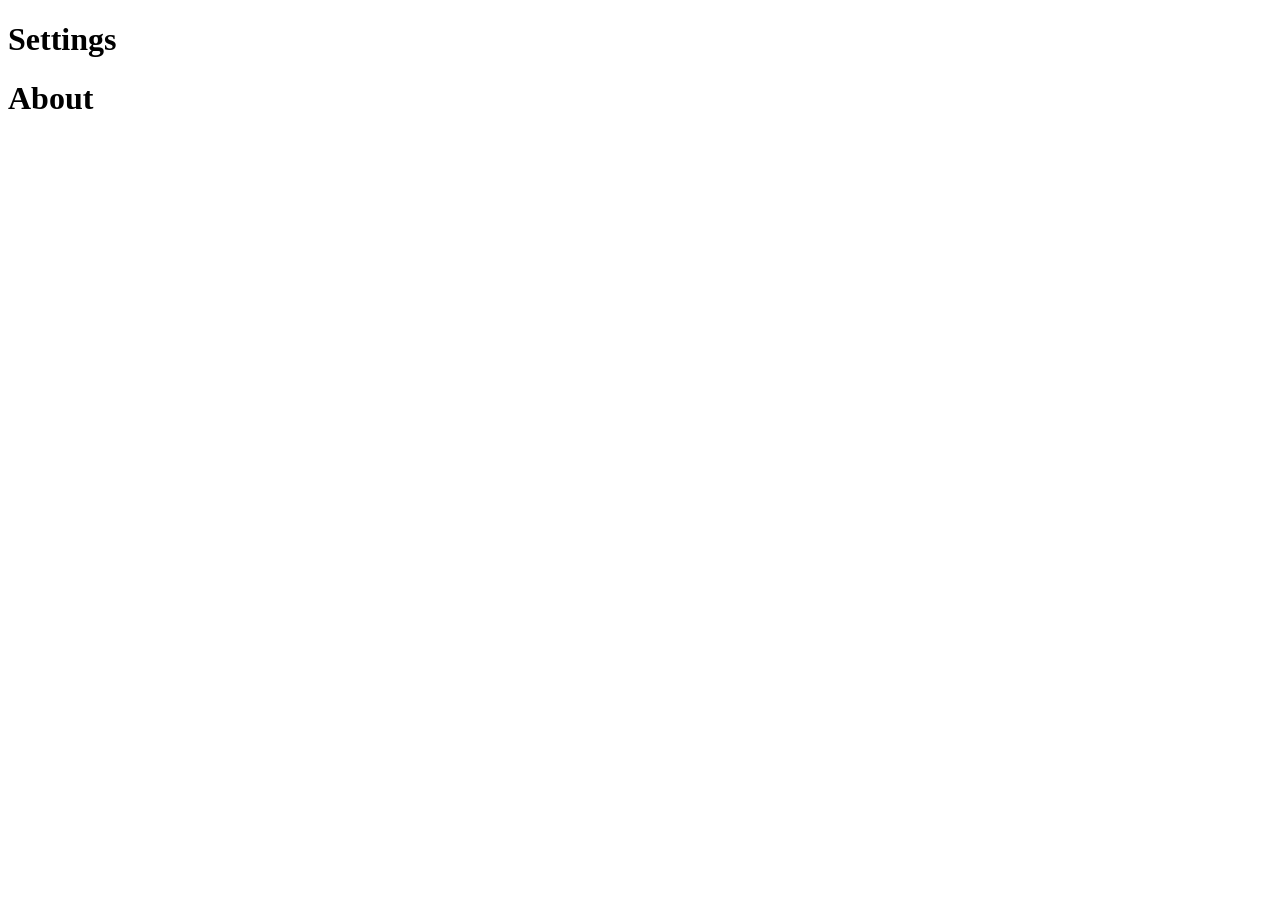
==== apps/settings/index.html @ 02b46291 "first commit" ====
<!DOCTYPE html>
<head>
    </head>
    <body>
        <h1>Settings</h1>
        <div id="cards">
            <div id="about">
                <h1>About</h1>
            </div>
        </div>
    </body>
</html>
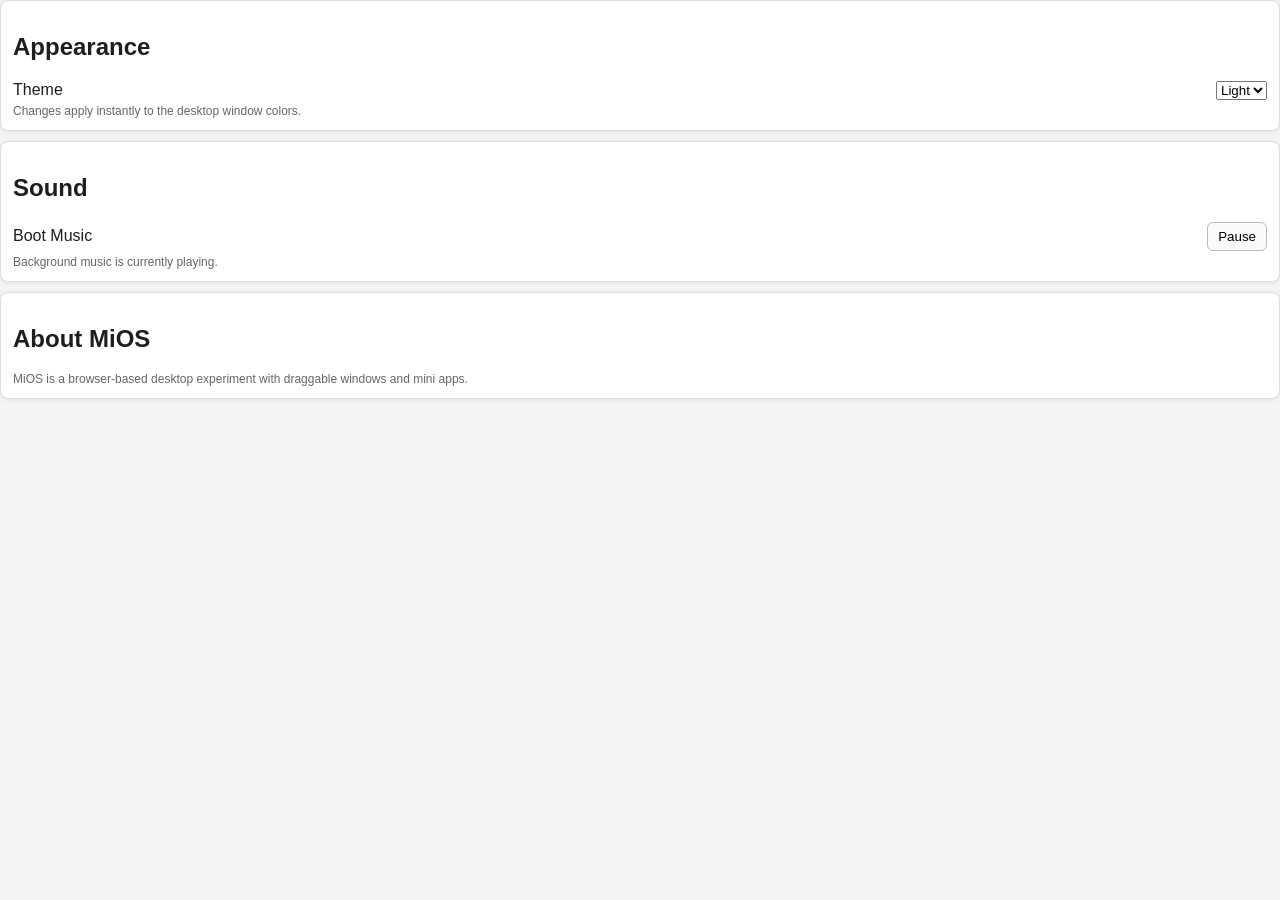
==== commit 6743b24a: "Fix feedback: remove music/calculator and improve core apps" ====
--- a/apps/settings/index.html
+++ b/apps/settings/index.html
@@ -1,12 +1,125 @@
 <!DOCTYPE html>
+<html lang="en">
 <head>
-    </head>
-    <body>
-        <h1>Settings</h1>
-        <div id="cards">
-            <div id="about">
-                <h1>About</h1>
-            </div>
-        </div>
-    </body>
-</html>+  <meta charset="UTF-8">
+  <meta name="viewport" content="width=device-width, initial-scale=1.0">
+  <title>Settings</title>
+  <style>
+    body {
+      margin: 0;
+      font-family: Arial, Helvetica, sans-serif;
+      background: #f4f4f7;
+      color: #1e1e1e;
+    }
+
+    .settings {
+      display: grid;
+      gap: 10px;
+    }
+
+    .card {
+      background: #fff;
+      border: 1px solid #ddd;
+      border-radius: 8px;
+      padding: 12px;
+      box-shadow: 0 1px 4px rgba(0, 0, 0, 0.08);
+    }
+
+    .row {
+      display: flex;
+      justify-content: space-between;
+      align-items: center;
+      margin-top: 8px;
+      gap: 10px;
+    }
+
+    button {
+      border: 1px solid #bbb;
+      border-radius: 6px;
+      background: #fafafa;
+      padding: 6px 10px;
+      cursor: pointer;
+    }
+
+    .muted {
+      color: #666;
+      font-size: 12px;
+      margin: 4px 0 0;
+    }
+  </style>
+</head>
+<body>
+  <main class="settings">
+    <section class="card">
+      <h2>Appearance</h2>
+      <div class="row">
+        <label for="theme-select">Theme</label>
+        <select id="theme-select">
+          <option value="light">Light</option>
+          <option value="dark">Dark</option>
+        </select>
+      </div>
+      <p class="muted">Changes apply instantly to the desktop window colors.</p>
+    </section>
+
+    <section class="card">
+      <h2>Sound</h2>
+      <div class="row">
+        <span>Boot Music</span>
+        <button id="toggle-music" type="button">Pause</button>
+      </div>
+      <p class="muted" id="music-status">Background music is currently playing.</p>
+    </section>
+
+    <section class="card">
+      <h2>About MiOS</h2>
+      <p class="muted">MiOS is a browser-based desktop experiment with draggable windows and mini apps.</p>
+    </section>
+  </main>
+
+  <script>
+    (function () {
+      var root = window.parent && window.parent.document ? window.parent.document.documentElement : document.documentElement;
+      var themeSelect = document.getElementById('theme-select');
+      var toggleMusic = document.getElementById('toggle-music');
+      var musicStatus = document.getElementById('music-status');
+
+      function setTheme(theme) {
+        if (theme === 'dark') {
+          root.style.setProperty('--window-bg', '#1f2023');
+          root.style.setProperty('--titlebar-bg', '#34363b');
+          root.style.setProperty('--titlebar-color', '#f5f5f5');
+        } else {
+          root.style.setProperty('--window-bg', '#ffffff');
+          root.style.setProperty('--titlebar-bg', '#ccc2c2');
+          root.style.setProperty('--titlebar-color', '#ffffff');
+        }
+      }
+
+      themeSelect.addEventListener('change', function () {
+        setTheme(themeSelect.value);
+      });
+
+      toggleMusic.addEventListener('click', function () {
+        var audio = window.parent && window.parent.document ? window.parent.document.getElementById('bgMusic') : null;
+        if (!audio) {
+          musicStatus.textContent = 'Music control is unavailable in this context.';
+          return;
+        }
+
+        if (audio.paused) {
+          audio.play();
+          toggleMusic.textContent = 'Pause';
+          musicStatus.textContent = 'Background music is currently playing.';
+        } else {
+          audio.pause();
+          toggleMusic.textContent = 'Play';
+          musicStatus.textContent = 'Background music is currently paused.';
+        }
+      });
+
+      setTheme(themeSelect.value);
+    })();
+  </script>
+</body>
+</html>
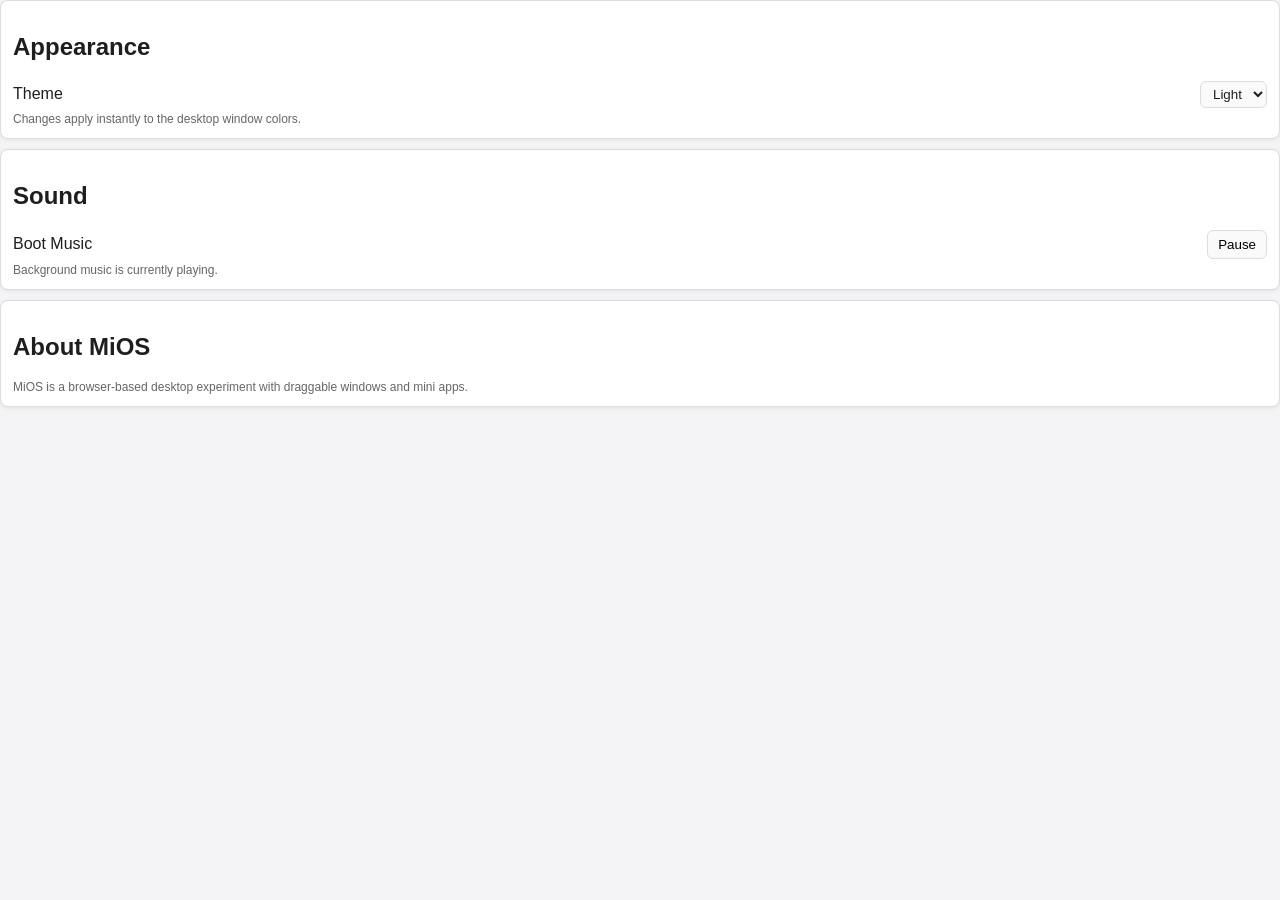
==== commit 831a9c05: "Implement persistent dark theme support" ====
--- a/apps/settings/index.html
+++ b/apps/settings/index.html
@@ -8,8 +8,9 @@
     body {
       margin: 0;
       font-family: Arial, Helvetica, sans-serif;
-      background: #f4f4f7;
-      color: #1e1e1e;
+      background: var(--settings-bg, #f4f4f7);
+      color: var(--settings-text, #1e1e1e);
+      transition: background-color 0.2s ease, color 0.2s ease;
     }
 
     .settings {
@@ -18,8 +19,8 @@
     }
 
     .card {
-      background: #fff;
-      border: 1px solid #ddd;
+      background: var(--settings-card-bg, #fff);
+      border: 1px solid var(--settings-border, #ddd);
       border-radius: 8px;
       padding: 12px;
       box-shadow: 0 1px 4px rgba(0, 0, 0, 0.08);
@@ -34,18 +35,27 @@
     }
 
     button {
-      border: 1px solid #bbb;
+      border: 1px solid var(--settings-border, #bbb);
       border-radius: 6px;
-      background: #fafafa;
+      background: var(--settings-btn-bg, #fafafa);
       padding: 6px 10px;
       cursor: pointer;
     }
 
     .muted {
-      color: #666;
+      color: var(--settings-muted, #666);
       font-size: 12px;
       margin: 4px 0 0;
     }
+
+    select {
+      border: 1px solid var(--settings-border, #bbb);
+      border-radius: 6px;
+      background: var(--settings-btn-bg, #fafafa);
+      color: inherit;
+      padding: 4px 8px;
+    }
+
   </style>
 </head>
 <body>
@@ -84,16 +94,25 @@
       var toggleMusic = document.getElementById('toggle-music');
       var musicStatus = document.getElementById('music-status');
 
+      function setSettingsTheme(theme) {
+        var isDark = theme === 'dark';
+        document.documentElement.style.setProperty('--settings-bg', isDark ? '#17181b' : '#f4f4f7');
+        document.documentElement.style.setProperty('--settings-text', isDark ? '#e5e7eb' : '#1e1e1e');
+        document.documentElement.style.setProperty('--settings-card-bg', isDark ? '#202228' : '#ffffff');
+        document.documentElement.style.setProperty('--settings-border', isDark ? '#3d4049' : '#dddddd');
+        document.documentElement.style.setProperty('--settings-btn-bg', isDark ? '#2a2d34' : '#fafafa');
+        document.documentElement.style.setProperty('--settings-muted', isDark ? '#a9b0bc' : '#666666');
+      }
+
       function setTheme(theme) {
-        if (theme === 'dark') {
-          root.style.setProperty('--window-bg', '#1f2023');
-          root.style.setProperty('--titlebar-bg', '#34363b');
-          root.style.setProperty('--titlebar-color', '#f5f5f5');
+        var targetTheme = theme === 'dark' ? 'dark' : 'light';
+        if (window.parent && window.parent.MiOSTheme && typeof window.parent.MiOSTheme.apply === 'function') {
+          targetTheme = window.parent.MiOSTheme.apply(targetTheme);
         } else {
-          root.style.setProperty('--window-bg', '#ffffff');
-          root.style.setProperty('--titlebar-bg', '#ccc2c2');
-          root.style.setProperty('--titlebar-color', '#ffffff');
+          root.classList.toggle('dark-theme', targetTheme === 'dark');
         }
+        setSettingsTheme(targetTheme);
+        themeSelect.value = targetTheme;
       }
 
       themeSelect.addEventListener('change', function () {
@@ -118,7 +137,10 @@
         }
       });
 
-      setTheme(themeSelect.value);
+      var savedTheme = window.parent && window.parent.MiOSTheme && typeof window.parent.MiOSTheme.get === 'function'
+        ? window.parent.MiOSTheme.get()
+        : themeSelect.value;
+      setTheme(savedTheme);
     })();
   </script>
 </body>
